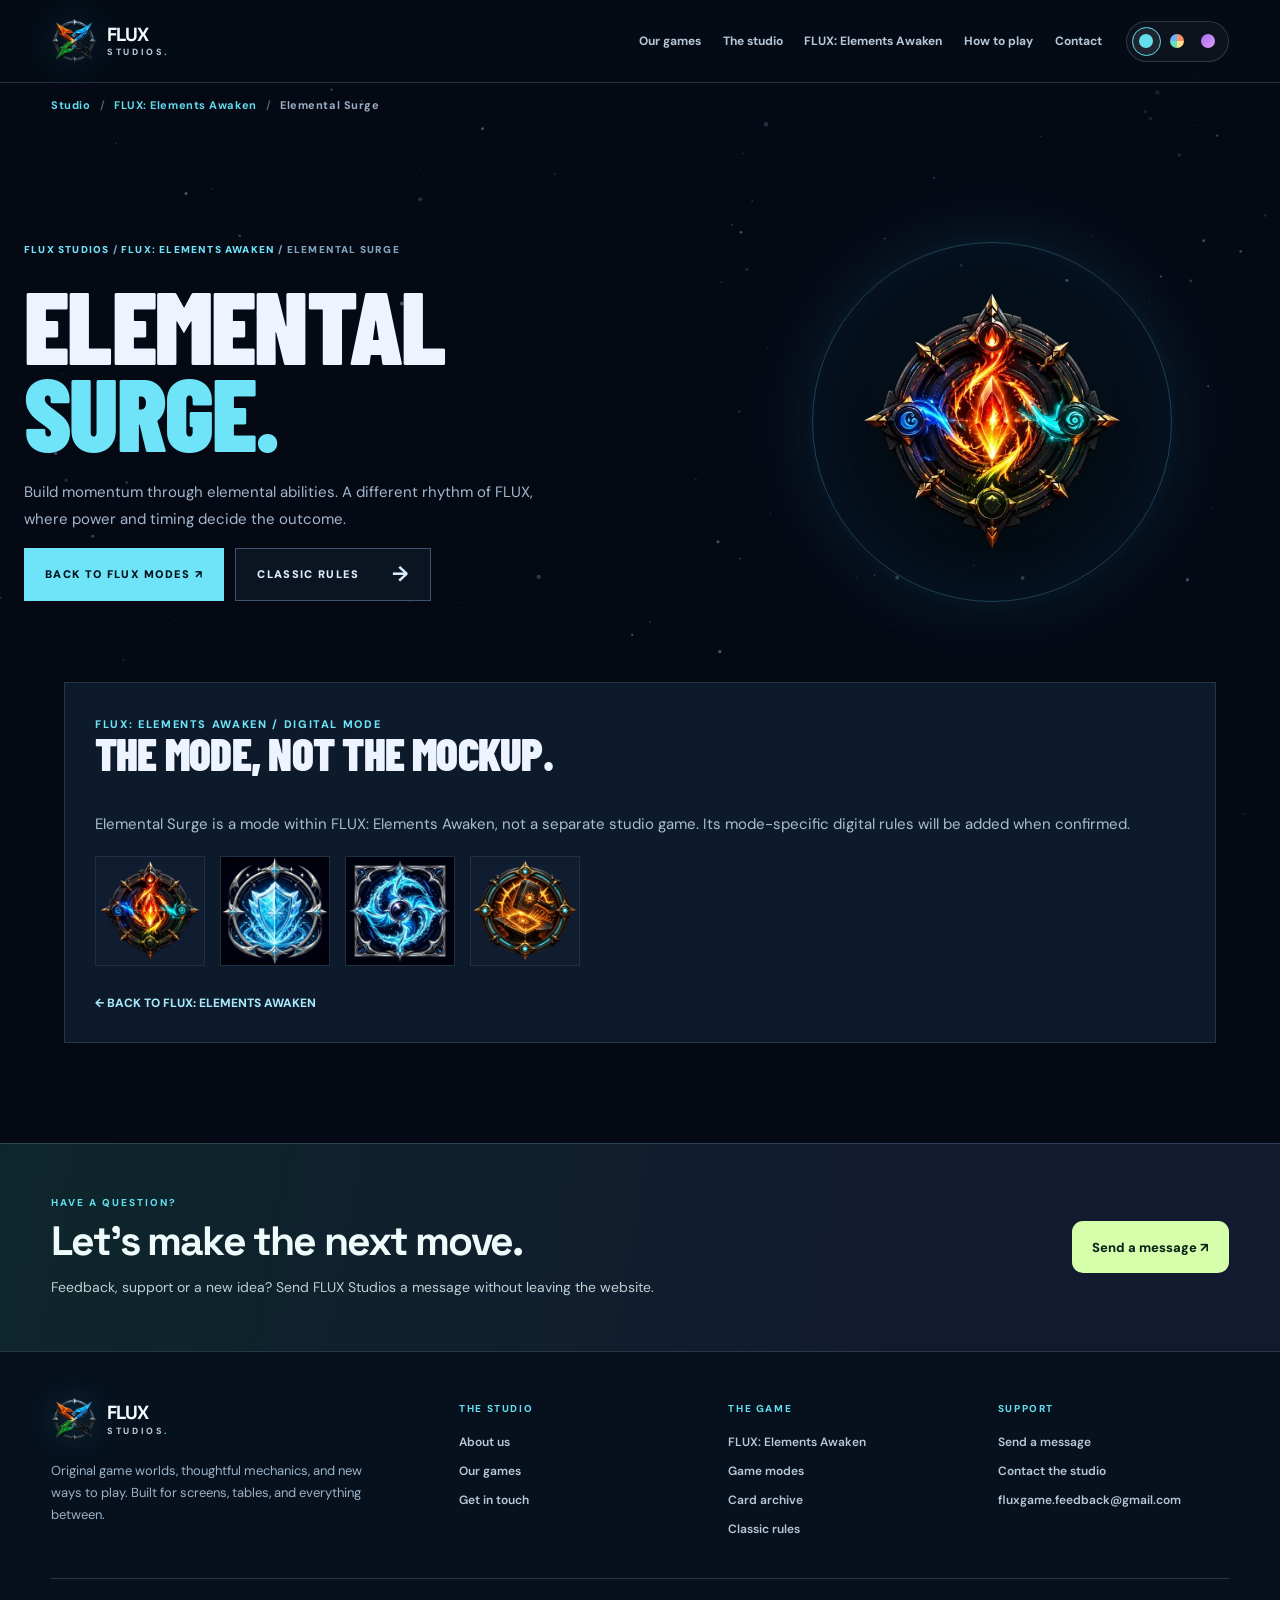
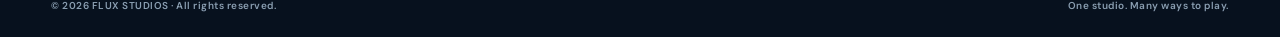
==== games/elemental-surge/index.html @ b7da9edb "Add files via upload" ====
<!DOCTYPE html>

<html data-site-page="game" lang="en"><head><meta charset="utf-8"/><meta content="width=device-width,initial-scale=1,viewport-fit=cover" name="viewport"/><meta content="#050914" name="theme-color"/><meta content="Discover Elemental Surge by FLUX Studios." name="description"/><title>FLUX: Elements Awaken — Elemental Surge | FLUX Studios</title><link href="../../assets/img/flux-studio-brand.png" rel="icon" type="image/png"/><link href="../../assets/css/style.css" rel="stylesheet"/><link href="../../assets/css/site-shell.css" rel="stylesheet"/><script>try{const t=localStorage.getItem("flux-studios-theme");if(["flux-neon","elemental-spectrum","midnight-violet"].includes(t))document.documentElement.dataset.theme=t;}catch(_){}</script><script defer="" src="../../assets/js/site-config.js"></script><script defer="" src="../../assets/js/site-shell.js"></script><script defer="" src="../../assets/js/main.js"></script></head><body class="subpage" data-page="mode"><header class="ofs-header" id="ofsSiteHeader"><div class="ofs-header-inner">
<a aria-label="FLUX Studios home" class="ofs-brand" href="../../"><img alt="" height="46" src="../../assets/img/flux-studio-brand.png" width="46"/><span class="ofs-brand-words"><strong>FLUX</strong><small>STUDIOS<span class="ofs-brand-dot">.</span></small></span></a>
<nav aria-label="Main studio navigation" class="ofs-nav"><a href="../../#games">Our games</a><a href="../../#studio">The studio</a><a href="../../games/flux-elements-awaken/">FLUX: Elements Awaken</a><a href="../../rules/flux-classic/">How to play</a><button class="ofs-contact-open" type="button">Contact</button></nav>
<div class="ofs-header-actions"><div aria-label="Choose studio theme" class="ofs-theme" role="group"><button aria-label="Flux Neon theme" aria-pressed="true" data-ofs-theme="flux-neon" type="button"><span class="ofs-theme-dot"></span></button><button aria-label="Elemental Spectrum theme" aria-pressed="false" data-ofs-theme="elemental-spectrum" type="button"><span class="ofs-theme-dot spectrum"></span></button><button aria-label="Midnight Violet theme" aria-pressed="false" data-ofs-theme="midnight-violet" type="button"><span class="ofs-theme-dot violet"></span></button></div><button aria-controls="ofsMobileMenu" aria-expanded="false" aria-label="Open navigation" class="ofs-menu" id="ofsMobileToggle" type="button">☰</button></div>
</div><nav aria-label="Mobile studio navigation" class="ofs-mobile-panel" hidden="" id="ofsMobileMenu"><a href="../../#games">Our games</a><a href="../../#studio">The studio</a><a href="../../games/flux-elements-awaken/">FLUX: Elements Awaken</a><a href="../../rules/flux-classic/">How to play</a><button class="ofs-contact-open" type="button">Contact / Support</button></nav></header><div aria-label="Breadcrumb" class="ofs-trail"><a href="../../">Studio</a><span aria-hidden="true">/</span><a href="../../games/flux-elements-awaken/">FLUX: Elements Awaken</a><span aria-hidden="true">/</span><span aria-current="page">Elemental Surge</span></div><canvas aria-hidden="true" id="space"></canvas>

<main><section class="sub-hero"><div><div class="bread"><a href="../../">FLUX STUDIOS</a> / <a href="../flux-elements-awaken/">FLUX: ELEMENTS AWAKEN</a> / ELEMENTAL SURGE</div><h1>ELEMENTAL<br/><em>SURGE.</em></h1><p>Build momentum through elemental abilities. A different rhythm of FLUX, where power and timing decide the outcome.</p><div class="hero-buttons"><a class="button button-solid" href="../flux-elements-awaken/#inside-flux">BACK TO FLUX MODES ↗</a><a class="button button-ghost" href="../../rules/flux-classic/">CLASSIC RULES <b>→</b></a></div></div><div class="sub-art"><img alt="Elemental Surge artwork" src="../../assets/img/surge-ember.webp"/></div></section>
<div class="mode-detail"><div class="mode-note"><span class="sect-label">FLUX: ELEMENTS AWAKEN / DIGITAL MODE</span><h2>THE MODE, NOT THE MOCKUP.</h2><p>Elemental Surge is a mode within FLUX: Elements Awaken, not a separate studio game. Its mode-specific digital rules will be added when confirmed.</p><div class="mode-asset-row"><img alt="Elemental Surge ability artwork" loading="lazy" src="../../assets/img/surge-ember.webp"/><img alt="Elemental Surge ability artwork" loading="lazy" src="../../assets/img/surge-frost.webp"/><img alt="Elemental Surge ability artwork" loading="lazy" src="../../assets/img/surge-tide.webp"/><img alt="Elemental Surge ability artwork" loading="lazy" src="../../assets/img/surge-forge.webp"/></div><a class="back-link" href="../flux-elements-awaken/">← BACK TO FLUX: ELEMENTS AWAKEN</a></div></div></main><aside aria-label="Contact FLUX Studios" class="ofs-contact-banner"><div><small>HAVE A QUESTION?</small><h2>Let's make the next move.</h2><p>Feedback, support or a new idea? Send FLUX Studios a message without leaving the website.</p></div><button class="ofs-cta ofs-contact-open" type="button">Send a message ↗</button></aside>
<footer class="ofs-footer"><div class="ofs-footer-inner"><div class="ofs-footer-grid"><div class="ofs-footer-about"><a aria-label="FLUX Studios home" class="ofs-brand" href="../../"><img alt="" height="46" src="../../assets/img/flux-studio-brand.png" width="46"/><span class="ofs-brand-words"><strong>FLUX</strong><small>STUDIOS<span class="ofs-brand-dot">.</span></small></span></a><p>Original game worlds, thoughtful mechanics, and new ways to play. Built for screens, tables, and everything between.</p></div><div class="ofs-footer-col"><h3>THE STUDIO</h3><a href="../../#studio">About us</a><a href="../../#games">Our games</a><button class="ofs-contact-open" type="button">Get in touch</button></div><div class="ofs-footer-col"><h3>THE GAME</h3><a href="../../games/flux-elements-awaken/">FLUX: Elements Awaken</a><a href="../../games/flux-elements-awaken/#inside-flux">Game modes</a><a href="../../games/flux-elements-awaken/#abilities">Card archive</a><a href="../../rules/flux-classic/">Classic rules</a></div><div class="ofs-footer-col"><h3>SUPPORT</h3><button class="ofs-contact-open" type="button">Send a message</button><a href="../../#contact">Contact the studio</a><a href="https://docs.google.com/forms/d/e/1FAIpQLSdVqP60GpAdONKu4bjB9SGY7mWH_hBSvJDPVwbbd1P71474Vw/viewform" class="ofs-contact-open">fluxgame.feedback@gmail.com</a></div></div><div class="ofs-footer-base"><span>© 2026 FLUX STUDIOS · All rights reserved.</span><span>One studio. Many ways to play.</span></div></div></footer><div aria-labelledby="ofsSupportTitle" aria-modal="true" class="ofs-modal" hidden="" id="ofsSupportModal" role="dialog"><div class="ofs-modal-shade" data-ofs-close=""></div><div class="ofs-modal-dialog" id="ofsDialog" tabindex="-1"><div class="ofs-modal-head"><div><small>FLUX STUDIOS / SUPPORT</small><h2 id="ofsSupportTitle">Start a conversation.</h2></div><button aria-label="Close form" class="ofs-modal-close" data-ofs-close="" type="button">×</button></div><div class="ofs-modal-frame-wrap"><iframe class="ofs-modal-frame" id="ofsGoogleFormFrame" loading="lazy" referrerpolicy="strict-origin-when-cross-origin" title="FLUX Studios contact and support form"></iframe></div><div class="ofs-modal-bottom"><span>Powered by Google Forms</span><a href="https://docs.google.com/forms/d/e/1FAIpQLSdVqP60GpAdONKu4bjB9SGY7mWH_hBSvJDPVwbbd1P71474Vw/viewform" id="ofsFormExternal" rel="noopener noreferrer" target="_blank">Open in new tab ↗</a></div></div></div></body></html>
---- assets/css/style.css ----
@import url('https://fonts.googleapis.com/css2?family=Barlow+Condensed:wght@500;600;700;800;900&family=DM+Sans:wght@400;500;600;700&display=swap');
:root{--bg:#050914;--bg2:#090f1b;--text:#edf4ff;--muted:#8c9bb2;--cyan:#6fe3f7;--fire:#ff673b;--water:#35c0ff;--nature:#55dc78;--lightning:#ffcc4b;--line:rgba(170,201,251,.15);--accent:#ff673b;--side:max(24px,calc((100vw - 1440px)/2));font-family:'DM Sans',Inter,Arial,sans-serif;color-scheme:dark}
*,*:before,*:after{box-sizing:border-box}html{scroll-behavior:smooth;scroll-padding-top:95px;overflow-x:clip}body{margin:0;background:var(--bg);color:var(--text);overflow-x:hidden;font-size:15px;-webkit-font-smoothing:antialiased}a{color:inherit;text-decoration:none}button{font:inherit;cursor:pointer}button,a{-webkit-tap-highlight-color:transparent}button:focus-visible,a:focus-visible{outline:2px solid var(--cyan);outline-offset:4px}img{max-width:100%}[hidden]{display:none!important}::selection{background:#65cbeb;color:#06101f}h1,h2,h3,p{margin-top:0}h1,h2,h3{font-family:'Barlow Condensed','Arial Narrow',Impact,sans-serif;line-height:.91;letter-spacing:-.017em}h2{font-size:clamp(3.7rem,7.4vw,7.9rem);font-weight:900}h2 em{font-style:normal;color:var(--cyan)}.section{max-width:1510px;padding:115px var(--side) 122px;min-height:70vh;margin:0 auto}.sect-label,.tiny-meta,.eyebrow,.hero-overline,.mode-state,.microcopy,.world-no,.world-link,.text-link,.scroll-cue,.feature-bottom span{font-size:11px;font-weight:800;letter-spacing:.15em}.section-top{display:flex;align-items:center;justify-content:space-between;border-top:1px solid var(--line);padding-top:20px;margin-bottom:50px}.sect-label{color:var(--cyan)}.tiny-meta{color:#60758f}.section-lead{color:#a3b3cb;line-height:1.75;font-size:clamp(14px,1.1vw,17px);max-width:480px}.ambient{pointer-events:none;position:fixed;z-index:-1;filter:blur(80px);opacity:.19;width:600px;height:600px;border-radius:50%}.ambient-a{top:-300px;right:-210px;background:#146be5}.ambient-b{left:-300px;top:45vh;background:#123677}#space{position:fixed;inset:0;z-index:-1;pointer-events:none;opacity:.64}
.site-header{position:fixed;z-index:100;top:0;left:0;width:100%;height:84px;display:flex;align-items:center;justify-content:space-between;gap:20px;padding:0 var(--side);background:linear-gradient(to bottom,rgba(3,7,16,.98),rgba(3,7,16,.70));backdrop-filter:blur(14px);border-bottom:1px solid rgba(170,201,251,.085)}.identity{display:flex;align-items:center;gap:11px;width:max-content;flex-shrink:0}.identity img{width:47px;height:47px;object-fit:contain}.identity span{font-size:15px;letter-spacing:.07em;font-weight:900;line-height:1.04}.identity b{color:var(--cyan)}.identity small{display:block;font-size:9px;letter-spacing:.34em;color:#8cacc5;margin-top:4px}.desktop-nav{display:flex;align-items:center;gap:clamp(18px,3vw,43px)}.desktop-nav a{font-size:12px;color:#a4b4ca;font-weight:700;transition:color .2s}.desktop-nav a:hover{color:#fff}.head-right{display:flex;gap:12px}.nav-link-cta{display:flex;align-items:center;gap:18px;padding:13px 18px;border:1px solid #5bd6f34c;background:#0e2332;color:var(--cyan);font-size:11px;font-weight:900;letter-spacing:.1em;transition:.2s}.nav-link-cta:hover{background:#12384f;border-color:#67e0fc}.nav-link-cta span{font-size:19px}.mobile-menu-button{display:none;background:transparent;border:1px solid var(--line);color:white;padding:8px 12px}.mobile-nav{position:fixed;z-index:98;top:84px;left:0;right:0;background:#07111f;border-bottom:1px solid #2c5474;padding:18px 24px}.mobile-nav a{display:block;padding:13px 6px;color:#e6f3ff}
.hero{min-height:850px;height:min(940px,100svh);padding:110px var(--side) 40px;position:relative;display:grid;grid-template-columns:1.02fr 1fr;align-items:center;isolation:isolate}.hero-grid{pointer-events:none;position:absolute;inset:0;z-index:-1;background:linear-gradient(90deg,#050914ee 0%,#05091470 57%,#05101b65 100%),linear-gradient(transparent 95%,rgba(124,180,240,.13) 96%),linear-gradient(90deg,transparent 95%,rgba(124,180,240,.13) 96%);background-size:auto,74px 74px,74px 74px;mask-image:linear-gradient(transparent 8%,black 38%,transparent 95%)}.hero-copy{position:relative;z-index:5;margin-top:-5px}.eyebrow{display:flex;gap:13px;align-items:center;color:#aac4d7}.live-pulse{width:7px;height:7px;background:#3fdaa7;border-radius:50%;box-shadow:0 0 16px #3fdaa7}.eyebrow i{width:25px;height:1px;background:#48617f}.hero-overline{color:#6fe3f7;margin:44px 0 15px}.hero h1{font-size:clamp(6.2rem,11vw,12.7rem);font-weight:900;margin:0;text-transform:uppercase;line-height:.77;letter-spacing:-.04em}.hero h1 em{font-style:normal;color:transparent;-webkit-text-stroke:2px #dbefff;text-shadow:0 0 50px rgba(39,195,237,.16)}.period{color:var(--cyan)}.hero-lead{font-size:clamp(15px,1.18vw,18px);line-height:1.8;color:#9bb0c9;max-width:460px;margin:35px 0 30px}.hero-buttons{display:flex;gap:11px;flex-wrap:wrap}.button{min-height:53px;display:inline-flex;justify-content:space-between;align-items:center;gap:32px;padding:15px 21px;font-size:11px;font-weight:900;letter-spacing:.12em;transition:transform .22s,background .22s,border-color .22s}.button:hover{transform:translateY(-4px)}.button b{font-size:21px;line-height:1}.button-solid{background:var(--cyan);color:#03141f}.button-solid:hover{background:#b6f7ff}.button-ghost{border:1px solid #405370;background:#0b1522;color:#dcecff}.button-ghost:hover{border-color:var(--cyan)}.hero-proof{display:flex;gap:24px;color:#74879e;font-size:10px;letter-spacing:.08em;margin-top:50px;flex-wrap:wrap}.hero-proof span+span{border-left:1px solid #52617980;padding-left:24px}.hero-proof strong{color:#e7f4ff;font-size:17px;font-family:'Barlow Condensed';margin-right:5px}.hero-theatre{height:700px;min-width:0;position:relative;perspective:1000px;isolation:isolate;touch-action:pan-y}.theatre-glow{position:absolute;width:80%;aspect-ratio:1;left:10%;top:15%;background:radial-gradient(circle,#24bdff27 0%,#126ace0c 43%,transparent 72%);filter:blur(15px)}.theatre-ring{position:absolute;left:11%;top:14%;width:78%;aspect-ratio:1;border:1px solid #5bb4ff45;border-radius:50%;transform:rotateX(70deg);box-shadow:0 0 40px #3bbcff12}.ring-two{left:1%;width:98%;top:6%;border-color:#42daec15;transform:rotateX(73deg) rotate(22deg)}.deck-stage{position:absolute;left:50%;top:47%;width:260px;height:364px;transform-style:preserve-3d;transform:translate(-50%,-50%) rotateX(-8deg) rotateY(-18deg);transition:transform .17s ease-out;cursor:grab}.deck-stage:active{cursor:grabbing}.main-card,.stack-card{position:absolute;width:260px;height:364px;inset:0;border-radius:23px;backface-visibility:hidden;box-shadow:0 30px 65px #000e,0 0 30px #2eb8fb19;overflow:hidden}.main-card{z-index:4;transform:translateZ(28px);border:2px solid #45b7f5}.main-card img{width:100%;height:100%;object-fit:cover;user-select:none}.stack-card{background:linear-gradient(140deg,#183358,#0c162c 60%,#020813);border:2px solid #32c3fa;box-shadow:0 15px 40px #000a,inset 0 0 0 7px #080d17}.stack-left{transform:translate(-42px,18px) rotate(-17deg) translateZ(-21px);border-color:#f76440}.stack-right{transform:translate(48px,4px) rotate(14deg) translateZ(-10px);border-color:#70da8f}.stack-third{transform:translate(8px,30px) rotate(5deg) translateZ(-35px);border-color:#ffc83e}.orb{position:absolute;z-index:4;border:1px solid #9dcfff33;border-radius:50%;background:radial-gradient(circle at 40% 25%,#22365b,#071221 70%);width:83px;height:83px;display:grid;place-items:center;box-shadow:0 15px 35px #0009,0 0 23px #2988ff1b;animation:float 5s ease-in-out infinite;transition:transform .2s,box-shadow .2s}.orb img{width:68%;height:68%;object-fit:contain;filter:drop-shadow(0 0 6px #ffffff35)}.orb:hover{transform:scale(1.15)!important;box-shadow:0 0 37px #71dbff88}.orb-fire{top:15%;left:15%}.orb-water{top:15%;right:8%;animation-delay:-1.2s}.orb-nature{bottom:22%;left:8%;animation-delay:-2.4s}.orb-lightning{right:11%;bottom:16%;animation-delay:-3.2s}@keyframes float{50%{translate:0 -14px}}.theatre-label{position:absolute;bottom:20px;left:50%;transform:translateX(-50%);text-align:center;white-space:nowrap;color:#acd4ef;font-size:9px;letter-spacing:.15em;font-weight:800}.theatre-label span:last-child{color:#637f9b}.little-mark{display:inline-block;width:7px;height:7px;background:var(--cyan);border-radius:50%;margin-right:6px}.drag-hint{position:absolute;right:0;top:48%;writing-mode:vertical-rl;font-size:9px;letter-spacing:.15em;color:#6f8da8}.scroll-cue{position:absolute;bottom:25px;left:var(--side);display:flex;align-items:center;gap:16px;color:#91abc1;font-size:10px}.scroll-line{width:88px;height:1px;background:linear-gradient(90deg,#78d9ff,transparent)}
.universe-grid{display:grid;grid-template-columns:1fr 1fr;gap:7%;align-items:center}.universe h2{margin-bottom:25px}.energy-choices{display:grid;grid-template-columns:1fr 1fr;gap:11px;max-width:440px;margin-top:36px}.energy-option{text-align:left;display:flex;align-items:center;gap:12px;padding:10px 14px;background:linear-gradient(120deg,#0c1828,#080e19);border:1px solid #26405e99;color:#dce9fb;min-height:66px;transition:.24s}.energy-option img{width:37px;height:37px;object-fit:contain}.energy-option span{font-family:'Barlow Condensed';font-size:21px;font-weight:800;letter-spacing:.04em}.energy-option small{margin-left:auto;color:#7188a0}.energy-option.is-active,.energy-option:hover{border-color:var(--accent);box-shadow:inset 0 0 25px #ffffff08,0 0 20px color-mix(in srgb,var(--accent) 20%,transparent)}.element-feature{--accent:#ff673b;min-height:510px;position:relative;display:grid;place-items:center;overflow:hidden;border:1px solid color-mix(in srgb,var(--accent) 38%,#23364d);background:radial-gradient(circle at 50% 44%,color-mix(in srgb,var(--accent) 21%,transparent),transparent 51%),linear-gradient(155deg,#0e192d,#070e1b);isolation:isolate;transition:background .2s,border-color .2s}.element-feature:before,.element-feature:after{content:"";position:absolute;inset:20px;border:1px solid color-mix(in srgb,var(--accent) 30%,transparent);clip-path:polygon(0 0,20% 0,20% 3px,80% 3px,80% 0,100% 0,100% 100%,0 100%);pointer-events:none}.element-feature:after{inset:40px;border-color:#a6d5ed1a}.element-rings{position:absolute;width:65%;aspect-ratio:1;border-radius:50%;border:2px solid color-mix(in srgb,var(--accent) 60%,transparent);box-shadow:0 0 70px color-mix(in srgb,var(--accent) 19%,transparent),inset 0 0 50px color-mix(in srgb,var(--accent) 15%,transparent);animation:rotate 22s linear infinite}.element-rings:after{content:"";position:absolute;inset:18px;border:1px dashed color-mix(in srgb,var(--accent) 42%,transparent);border-radius:50%}@keyframes rotate{to{transform:rotate(360deg)}}.element-feature>img{z-index:1;width:min(48%,270px);max-height:300px;object-fit:contain;filter:drop-shadow(0 18px 32px color-mix(in srgb,var(--accent) 32%,transparent));animation:float 6s ease-in-out infinite}.feature-bottom{position:absolute;z-index:3;bottom:20px;left:26px;right:26px;display:flex;align-items:flex-end;justify-content:space-between}.feature-bottom span{font-size:10px;color:#a2b4c9}.feature-bottom h3{font-size:51px;font-weight:900;margin:2px 0 0;color:#fff}.feature-bottom p{font-size:10px;letter-spacing:.12em;color:var(--accent);font-weight:900;margin:0 0 7px}
.games-heading{display:flex;align-items:end;justify-content:space-between;gap:30px;margin-bottom:32px}.games-heading h2{margin-bottom:0}.games-heading p{max-width:290px}.worlds{display:grid;grid-template-columns:1.13fr 1fr 1fr;gap:16px;perspective:1200px}.world{--w:#35c8ff;position:relative;min-height:570px;padding:22px;border:1px solid #42627a70;background:radial-gradient(circle at 50% 31%,color-mix(in srgb,var(--w) 15%,transparent),transparent 42%),linear-gradient(145deg,#0e1a2f,#070d18 77%);overflow:hidden;transform-style:preserve-3d;transition:transform .16s ease-out,border-color .25s}.world:hover{border-color:color-mix(in srgb,var(--w) 55%,transparent)}.world-classic{--w:#6fe3f7}.world-surge{--w:#4cdbb0}.world-overdrive{--w:#ff7254}.world:before{content:"";position:absolute;inset:12px;border:1px solid color-mix(in srgb,var(--w) 20%,transparent);pointer-events:none}.world:after{content:"";position:absolute;left:0;right:0;top:0;height:3px;background:linear-gradient(90deg,transparent,var(--w),transparent);opacity:.85}.world-no{position:relative;z-index:3;font-family:'Barlow Condensed';font-size:22px;font-weight:800;color:var(--w);letter-spacing:0}.world-no span{font:700 10px 'DM Sans',sans-serif;letter-spacing:.15em;color:#758ca8;margin-left:4px}.world-art{position:absolute;inset:30px 0 170px;display:flex;align-items:center;justify-content:center;transform:translateZ(25px);pointer-events:none}.world-art:before{content:"";position:absolute;width:250px;height:250px;border-radius:50%;border:1px solid color-mix(in srgb,var(--w) 36%,transparent);box-shadow:0 0 60px color-mix(in srgb,var(--w) 12%,transparent),inset 0 0 60px color-mix(in srgb,var(--w) 12%,transparent)}.classic-emblem{width:50%;max-width:270px;filter:drop-shadow(0 25px 20px #000b) drop-shadow(0 0 25px #209cfc47)}.float-el{position:absolute;width:50px;filter:drop-shadow(0 5px 8px #000d);animation:float 5s ease-in-out infinite}.el-f{top:12%;left:9%}.el-w{right:8%;top:10%;animation-delay:-1s}.el-n{bottom:12%;left:12%;animation-delay:-2s}.el-l{bottom:8%;right:10%;animation-delay:-3s}.surge-art img{position:absolute;object-fit:contain;filter:drop-shadow(0 10px 18px #000c)}.surge-first{width:44%;left:7%;top:22%;transform:rotate(-15deg)}.surge-second{width:44%;right:9%;top:12%;transform:rotate(12deg)}.surge-third{width:45%;bottom:5%;left:28%;transform:rotate(-3deg)}.overdrive-art img{position:absolute;filter:drop-shadow(0 17px 23px #000d)}.reactor-rim{position:absolute;width:220px;height:220px;border:2px dashed #f55b4f66;border-radius:50%;animation:rotate 26s linear infinite}.reactor-core{width:66%;max-width:280px}.reactor-spark{width:110px;right:8%;top:6%}.world-body{position:absolute;z-index:4;left:26px;right:26px;bottom:25px;transform:translateZ(60px)}.world-body:before{content:"";position:absolute;z-index:-1;bottom:-30px;left:-32px;right:-32px;height:380px;background:linear-gradient(transparent,#080d17 45%,#080d17 100%)}.mode-state{font-size:9px;color:var(--w);display:flex;align-items:center;gap:8px}.mode-state i{width:6px;height:6px;border-radius:50%;background:#43dda1}.world-body h3{font-size:clamp(43px,4.2vw,70px);font-weight:900;margin:13px 0}.world-body p{font-size:12px;line-height:1.7;color:#a8b9cc;max-width:320px;min-height:58px}.world-link{display:flex;justify-content:space-between;align-items:center;padding-top:16px;border-top:1px solid #7997b641;color:#e9f6ff;letter-spacing:.12em}.world-link b{font-size:23px;color:var(--w);font-weight:400}.world-link:hover{color:var(--w)}
.arsenal-layout{display:grid;grid-template-columns: .85fr 1.15fr;gap:7%}.arsenal h2{margin-bottom:26px}.filter-row{display:flex;gap:8px;margin:40px 0 23px}.filter-row button{border:1px solid #466481;color:#9bb2ca;background:transparent;padding:11px 16px;font-size:10px;font-weight:900;letter-spacing:.12em}.filter-row button.active,.filter-row button:hover{background:#b8f2ff;color:#05131d;border-color:#b8f2ff}.microcopy{color:#6f829d;font-size:10px}.text-link{display:inline-flex;align-items:center;gap:40px;border-bottom:1px solid #5586a7;padding:15px 0;margin-top:13px;color:#d9f7ff}.text-link span{font-size:20px}.arsenal-card-grid{display:grid;grid-template-columns:repeat(3,minmax(0,1fr));gap:13px;align-content:start}.ability{--a:#64d7ff;min-height:202px;background:radial-gradient(circle at 50% 42%,color-mix(in srgb,var(--a) 13%,transparent),transparent 65%),linear-gradient(135deg,#101c2e,#090f1b);border:1px solid #547ca04a;color:#edf5ff;display:flex;flex-direction:column;align-items:center;justify-content:center;gap:12px;position:relative;overflow:hidden;transition:transform .2s,border-color .2s,box-shadow .2s}.ability:before{position:absolute;content:"";inset:8px;border:1px solid color-mix(in srgb,var(--a) 22%,transparent);pointer-events:none}.ability:hover,.ability.selected{transform:translateY(-5px);border-color:var(--a);box-shadow:0 10px 35px color-mix(in srgb,var(--a) 13%,transparent)}.ability img{width:78px;height:78px;object-fit:contain;transition:transform .3s}.ability:hover img{transform:scale(1.13)}.ability strong{font:900 20px 'Barlow Condensed',sans-serif;letter-spacing:.03em}.ability small{color:var(--a);font-size:9px;letter-spacing:.12em;font-weight:900}.ability .ability-effect{position:absolute;inset:0;display:flex;align-items:center;justify-content:center;padding:20px;background:linear-gradient(140deg,#0c1c2eea,#050912fa);text-align:center;color:#f1f7ff;font-size:13px;line-height:1.55;opacity:0;transition:opacity .2s}.ability.selected .ability-effect{opacity:1}.ability .ability-effect span{max-width:135px}.final-block{min-height:700px}.final-inner{text-align:center;max-width:960px;margin:0 auto}.final-mark{width:110px;height:110px;border:1px solid #3f7d97a8;border-radius:50%;padding:16px;margin:10px auto 24px;box-shadow:0 0 55px #28b6fa24}.final-mark img{height:100%;width:100%;object-fit:contain}.final-inner h2{margin:0 0 30px}.final-inner p{font-size:17px;line-height:1.8;color:#9eb2c8;max-width:550px;margin:0 auto 30px}.future-chips{margin:50px auto 0;display:flex;gap:22px;justify-content:center;color:#69839e;font-size:10px;letter-spacing:.13em;font-weight:900;flex-wrap:wrap}.future-chips span+span:before{content:"◆";color:#2b6b92;margin-right:22px}.footer{border-top:1px solid var(--line);padding:55px var(--side) 25px;background:#050811}.foot-head{display:flex;align-items:start;justify-content:space-between}.foot-head p{color:#8299b3;font-size:12px;line-height:1.8}.foot-bottom{display:flex;justify-content:space-between;border-top:1px solid var(--line);padding-top:22px;margin-top:55px;color:#6a819c;font-size:10px;font-weight:800;letter-spacing:.12em;gap:20px}.foot-bottom div{display:flex;gap:30px;flex-wrap:wrap}.foot-bottom a:hover{color:#8be6ff}
/* Subpages */.subpage .site-header{position:sticky}.sub-hero{max-width:1440px;margin:0 auto;padding:100px var(--side) 65px;display:grid;grid-template-columns:1.1fr .9fr;gap:60px;align-items:center;min-height:510px}.sub-hero h1{font-size:clamp(5.2rem,8vw,8.2rem);font-weight:900;margin:25px 0;line-height:.84}.sub-hero h1 em{color:var(--cyan);font-style:normal}.sub-hero p{max-width:520px;color:#a3b7ce;line-height:1.8;font-size:15px}.sub-art{min-height:390px;display:grid;place-items:center;position:relative;background:radial-gradient(circle,#0c33438f,transparent 60%)}.sub-art:before{content:"";position:absolute;width:min(70%,360px);aspect-ratio:1;border:1px solid #53bdea52;border-radius:50%;box-shadow:0 0 80px #35c6ff22,inset 0 0 60px #2f92c922;animation:rotate 20s linear infinite}.sub-art img{position:relative;width:min(60%,280px);filter:drop-shadow(0 17px 33px #000b);animation:float 5s ease-in-out infinite}.bread{font-size:10px;color:#80a4c0;font-weight:900;letter-spacing:.12em}.bread a{color:var(--cyan)}.manual{max-width:1440px;margin:0 auto;padding:0 var(--side) 100px}.manual-layout{display:grid;grid-template-columns:235px 1fr;gap:55px}.manual-nav{align-self:start;position:sticky;top:120px;border:1px solid var(--line);background:#0b1524;padding:18px}.manual-nav strong{color:var(--cyan);font-size:11px;letter-spacing:.13em;display:block;margin:4px 0 12px}.manual-nav a{display:block;padding:11px 8px;color:#9bb1cc;font-size:12px;border-top:1px solid #354a672c}.manual-nav a:hover{color:white}.manual-body section{scroll-margin-top:100px;padding:0 0 50px;margin:0 0 49px;border-bottom:1px solid var(--line)}.manual-body h2{font-size:clamp(38px,5.5vw,58px);margin:0 0 18px}.manual-body h2 em{color:var(--cyan)}.manual-body h3{font-size:30px;line-height:1.1;margin:20px 0 12px}.manual-body p,.manual-body li{color:#a4bad0;line-height:1.8;font-size:14px}.manual-body li{margin-bottom:9px}.rule-grid{display:grid;grid-template-columns:repeat(4,minmax(0,1fr));gap:12px}.rule-tile{padding:23px 16px;border:1px solid #5e8dae3c;background:#0b1524}.rule-tile strong{font-family:'Barlow Condensed';font-size:26px;display:block;color:#e4f6ff;margin-bottom:12px}.rule-tile small{color:#a7bbd1;line-height:1.55;display:block}.manual-icon-grid{display:grid;grid-template-columns:repeat(3,minmax(0,1fr));gap:12px}.manual-icon{padding:17px;border:1px solid #55718a66;background:#0b1524;display:flex;align-items:center;gap:14px;min-width:0}.manual-icon img{height:58px;width:58px;object-fit:contain;flex-shrink:0}.manual-icon strong{font-family:'Barlow Condensed';font-size:23px;display:block;line-height:1}.manual-icon p{font-size:11px;line-height:1.45;margin:6px 0 0}.hint-panel{border-left:3px solid var(--cyan);padding:14px 18px;background:#102336;border-right:1px solid #33627f44;color:#bedaf1;font-size:12px;line-height:1.8;margin:24px 0}.chain-lab{padding:28px;border:1px solid #4f7aa16b;background:linear-gradient(125deg,#0e2030,#07101e)}.chain-digits{font-family:'Barlow Condensed';font-size:100px;line-height:.9;color:#ffd26c;font-weight:900}.chain-log{min-height:55px;color:#a9bdd3;font-size:13px}.chain-buttons{display:flex;flex-wrap:wrap;gap:10px;margin:20px 0}.chain-buttons button,.qr-copy{padding:13px 16px;border:1px solid #507b9a;background:#101e30;color:#dff6ff;font-weight:900;font-size:11px;letter-spacing:.07em;transition:.2s}.chain-buttons button:hover,.qr-copy:hover{border-color:#80edff;background:#173b50}.chain-buttons button.attack{color:#ffd17b;border-color:#a87b3f}.call-flux{display:flex;align-items:center;gap:20px;flex-wrap:wrap}.call-flux button{font:900 34px 'Barlow Condensed';background:#a2f3ff;color:#02131f;border:0;padding:14px 26px;cursor:pointer}.call-flux p{margin:0}.number-elements{display:flex;gap:14px;flex-wrap:wrap;margin:25px 0}.number-elements img{width:65px;height:65px;object-fit:contain}.faq details{border-bottom:1px solid #47628156;padding:18px 0}.faq summary{font-weight:700;cursor:pointer}.faq details p{margin-bottom:0}.back-link{color:#a8e8fb;font-size:12px;font-weight:800}.mode-detail{max-width:1200px;margin:0 auto 100px;padding:0 var(--side)}.mode-note{padding:30px;border:1px solid var(--line);background:#0d1a2b}.mode-note h2{font-size:45px}.mode-note p{color:#a8bed2;line-height:1.8}.mode-asset-row{display:flex;gap:15px;flex-wrap:wrap;margin:18px 0 26px}.mode-asset-row img{width:110px;height:110px;object-fit:contain;background:#101d30;border:1px solid #46647d45}
@media(max-width:1200px){.hero h1{font-size:clamp(6rem,11.5vw,10rem)}.worlds{grid-template-columns:repeat(3,minmax(0,1fr))}.world{min-height:540px}.world-body h3{font-size:55px}.arsenal-card-grid{grid-template-columns:repeat(3,minmax(0,1fr))}.ability{min-height:180px}}
@media(max-width:900px){.desktop-nav{display:none}.mobile-menu-button{display:block}.hero{height:auto;min-height:950px;grid-template-columns:1fr;padding-top:140px;gap:10px}.hero-copy{max-width:640px}.hero h1{font-size:clamp(7rem,18vw,10rem)}.hero-theatre{height:510px;max-width:650px;width:100%;margin:auto}.deck-stage{transform:translate(-50%,-50%) scale(.86) rotateX(-9deg) rotateY(-18deg)}.orb-fire{top:6%}.orb-water{top:5%}.orb-nature{bottom:16%}.orb-lightning{bottom:12%}.scroll-cue{display:none}.universe-grid{grid-template-columns:1fr}.element-feature{max-width:640px;width:100%;margin:auto;min-height:430px}.worlds{grid-template-columns:1fr 1fr}.world-classic{grid-column:1/-1}.world{min-height:520px}.world-classic .classic-emblem{width:250px}.world-classic .world-art{inset:30px 30% 160px 25%}.arsenal-layout{grid-template-columns:1fr}.arsenal-intro{max-width:620px}.arsenal-card-grid{margin-top:26px}.manual-layout{grid-template-columns:1fr}.manual-nav{position:static;display:flex;flex-wrap:wrap;gap:6px}.manual-nav strong{width:100%}.manual-nav a{border:1px solid #34547055;padding:8px 12px}.sub-hero{grid-template-columns:1fr 1fr;gap:30px}.rule-grid{grid-template-columns:1fr 1fr}}
@media(max-width:610px){:root{--side:20px}.site-header{height:70px}.identity img{width:40px;height:40px}.identity span{font-size:12px}.nav-link-cta{font-size:9px;padding:11px}.nav-link-cta span{display:none}.mobile-nav{top:70px}.hero{padding-top:105px;min-height:700px}.hero-overline{margin-top:24px}.hero h1{font-size:clamp(4.3rem,17vw,6.7rem)}.hero-lead{margin-top:16px}.hero-proof{gap:11px;margin-top:30px}.hero-proof span+span{padding-left:11px}.hero-proof span{font-size:9px}.hero-theatre{height:350px;margin:-5px auto 25px}.deck-stage{top:46%;transform:translate(-50%,-50%) scale(.66) rotateX(-9deg) rotateY(-18deg)}.orb{height:54px;width:54px}.orb-fire{top:10%;left:3%}.orb-water{top:10%;right:4%}.orb-nature{bottom:18%;left:2%}.orb-lightning{bottom:18%;right:5%}.drag-hint{display:none}.theatre-label{font-size:8px;bottom:2px}.section{padding:68px var(--side) 78px}.section-top{margin-bottom:33px}.section h2{font-size:clamp(3.5rem,16vw,6rem)}.games-heading{display:block}.games-heading p{margin-top:22px}.worlds{grid-template-columns:1fr}.world-classic{grid-column:auto}.world{min-height:490px}.world-art{inset:32px 0 150px}.world-body h3{font-size:58px}.world-no{font-size:20px}.energy-choices{grid-template-columns:1fr 1fr}.energy-option{min-height:56px;padding:6px 7px;gap:5px}.energy-option img{width:28px;height:28px}.energy-option span{font-size:17px}.element-feature{min-height:360px}.element-feature>img{width:50%}.feature-bottom h3{font-size:41px}.feature-bottom p{font-size:8px}.arsenal-card-grid{grid-template-columns:repeat(2,minmax(0,1fr))}.ability{min-height:172px}.ability img{width:65px;height:65px}.ability strong{font-size:18px}.final-inner p{font-size:14px}.foot-head,.foot-bottom{display:block}.foot-bottom div{margin-top:22px}.sub-hero{display:block;padding-top:65px}.sub-hero h1{font-size:clamp(4.3rem,17vw,6.3rem)}.sub-art{min-height:230px}.sub-art img{width:170px}.manual-icon-grid,.rule-grid{grid-template-columns:1fr 1fr}.manual-icon{padding:10px;gap:7px}.manual-icon img{width:40px;height:40px}.manual-icon strong{font-size:18px}.manual-icon p{font-size:10px}.manual-body h2{font-size:42px}.manual-body section{margin-bottom:34px;padding-bottom:32px}.chain-digits{font-size:72px}}
@media(prefers-reduced-motion:reduce){*,*:before,*:after{animation:none!important;scroll-behavior:auto!important;transition:none!important}}
@media print{#space,.site-header,.manual-nav,.chain-lab,.footer,.mobile-nav{display:none!important}body{background:white;color:#111}.manual-layout{display:block}.manual-body p,.manual-body li{color:#222}}

.future-slots{display:grid;grid-template-columns:1fr 1fr;gap:14px;margin-top:52px;text-align:left}.future-slot{min-height:175px;background:linear-gradient(135deg,#0d1b2d,#080f1a);border:1px dashed #4365858c;padding:22px;position:relative;overflow:hidden}.future-slot>span{font-size:9px;letter-spacing:.14em;color:#78a8c5;font-weight:900}.future-slot strong{display:block;font:800 30px "Barlow Condensed",Impact,sans-serif;margin-top:39px}.future-slot small{display:block;color:#718aa3;letter-spacing:.09em;font-size:9px;margin-top:7px}.future-icon{position:absolute;right:22px;top:20px;font-size:55px;color:#3379a14a}@media(max-width:610px){.future-slots{grid-template-columns:1fr;margin-top:35px}.future-slot{min-height:155px}.future-slot strong{margin-top:25px}}


/* Studio/Game identity separation — V3 */
.studio-identity img{border-radius:12px;filter:drop-shadow(0 1px 8px #67cfff33)}
.hero-copy h1{font-size:clamp(68px,7.1vw,118px);letter-spacing:-.06em;line-height:.88}
.studio-proof{margin-top:35px}
.hero-copy .hero-lead strong{color:#fff;font-weight:800}
.overline-chip{display:inline-block;font-family:'Barlow Condensed','Arial Narrow',sans-serif;letter-spacing:.12em;font-size:12px;font-weight:800;color:#9feaf3;margin-bottom:14px}
.studio-library .games-heading{margin-bottom:28px}
.studio-feature{min-height:450px;border:1px solid #7cc4ed48;border-radius:23px;display:grid;grid-template-columns:47% 53%;background:linear-gradient(112deg,#0c1b33 0%,#101d38 54%,#091123 100%);position:relative;overflow:hidden;transform-style:preserve-3d;box-shadow:0 20px 62px #0005}
.studio-feature:before{content:'';position:absolute;inset:0;background:radial-gradient(circle at 22% 40%,#36a7f72b,transparent 55%);pointer-events:none}
.studio-feature-art{position:relative;min-height:420px;display:flex;justify-content:center;align-items:center;isolation:isolate}
.studio-feature-rings{position:absolute;width:75%;aspect-ratio:1;border:1px solid #429fec46;border-radius:50%;box-shadow:0 0 100px #2b9bf51e,inset 0 0 60px #0f84d027}
.studio-feature-rings:after{content:'';position:absolute;inset:12%;border:1px dashed #d9f4ff35;border-radius:50%}
.feature-card-back{position:relative;z-index:2;width:min(54%,242px);max-height:355px;object-fit:contain;transform:rotate(-10deg) translateZ(40px);filter:drop-shadow(0 28px 35px #000a)}
.studio-feature-icon{position:absolute;z-index:3;width:70px;filter:drop-shadow(0 0 18px #63b5ff6b)}
.studio-feature-icon.icon-fire{left:16%;top:17%}.studio-feature-icon.icon-water{right:15%;top:21%}.studio-feature-icon.icon-nature{left:13%;bottom:19%}.studio-feature-icon.icon-lightning{right:16%;bottom:16%}
.studio-feature-copy{position:relative;z-index:3;display:flex;flex-direction:column;align-items:flex-start;justify-content:center;padding:45px 55px 45px 22px}
.feature-kicker{font-family:'Barlow Condensed','Arial Narrow',sans-serif;color:#7c96b4;font-size:13px;font-weight:800;letter-spacing:.12em;margin-top:20px}
.studio-feature h3{font-family:'Barlow Condensed','Arial Narrow',sans-serif;font-size:clamp(48px,5.8vw,86px);line-height:.9;letter-spacing:-.02em;color:#fff;margin:12px 0 18px;font-weight:900}
.studio-feature h3 em{font-style:normal;color:#8cddff}
.studio-feature p{color:#aabed5;font-size:16px;line-height:1.6;max-width:520px}
.platform-tags{display:flex;flex-wrap:wrap;gap:8px;margin:12px 0 26px}.platform-tags span{border:1px solid #80c5e23b;color:#b2dcea;background:#0c2c3b70;padding:7px 10px;border-radius:7px;font:700 11px 'Barlow Condensed',sans-serif;letter-spacing:.08em}
.library-divider{display:flex;align-items:center;justify-content:space-between;gap:10px;margin:40px 0 18px;color:#c6d8ea;letter-spacing:.12em;font:800 14px 'Barlow Condensed',sans-serif}.library-divider small{font-size:11px;color:#8c9aab}
.upcoming-grid{display:grid;grid-template-columns:repeat(4,minmax(0,1fr));gap:14px}
.upcoming-game{min-height:282px;position:relative;overflow:hidden;border:1px solid #799bc12c;border-radius:17px;background:linear-gradient(160deg,#111e34,#0a1428);padding:20px;display:flex;flex-direction:column;justify-content:space-between;transform-style:preserve-3d}
.upcoming-game:before{content:'';position:absolute;inset:0;background:radial-gradient(circle at 50% 35%,color-mix(in srgb,var(--future-accent) 18%,transparent),transparent 62%);pointer-events:none}
.upcoming-emblem{color:var(--future-accent);height:147px;display:flex;align-items:center;justify-content:center;font-size:118px;font-weight:bold;filter:drop-shadow(0 4px 17px color-mix(in srgb,var(--future-accent) 30%,transparent));line-height:1}
.ludo-emblem{display:grid;grid-template-columns:repeat(2,36px);align-content:center;justify-content:center;gap:10px;transform:rotate(-12deg)}.ludo-emblem span{display:block;width:35px;height:35px;border-radius:50%;border:3px solid #fff8;box-shadow:0 0 15px #ffffff27}.ludo-emblem span:nth-child(1){background:#ee6051}.ludo-emblem span:nth-child(2){background:#2fa9f3}.ludo-emblem span:nth-child(3){background:#5ed487}.ludo-emblem span:nth-child(4){background:#f8ca4b}
.carrom-emblem{font-size:126px}.hex-emblem{font-size:142px}
.upcoming-info span,.library-after span{color:var(--future-accent,#86a4c7);font:800 11px 'Barlow Condensed',sans-serif;letter-spacing:.1em}
.upcoming-info h3{font:900 30px 'Barlow Condensed',sans-serif;letter-spacing:-.01em;margin:8px 0 6px;color:#eff7ff}.upcoming-info p{color:#9facbf;font-size:13px;line-height:1.45;margin:0}
.library-after{display:flex;flex-wrap:wrap;gap:10px;align-items:baseline;margin-top:19px}.library-after p{color:#91a4ba;font-size:13px}
.mode-foot-links{display:flex;flex-wrap:wrap;gap:26px;margin:25px 0 0}.mode-foot-links a{color:#a0e8ff;font:800 14px 'Barlow Condensed',sans-serif;letter-spacing:.05em;text-decoration:none}
.studio-vision{display:grid;grid-template-columns:repeat(3,minmax(0,1fr));gap:12px;text-align:left;margin:28px auto 30px;max-width:810px}.studio-vision>div{border:1px solid #9ed5ec35;border-radius:12px;padding:16px 18px;background:#0c1930bd;display:flex;flex-direction:column;gap:7px}.studio-vision b{color:#64dfff;font-size:20px}.studio-vision strong{font:900 22px 'Barlow Condensed',sans-serif;color:white}.studio-vision span{color:#9db5cb;font-size:12px;line-height:1.5}
.studio-email{margin:10px 0 24px}.studio-email a,.support-footer a{color:#77d7ff;text-decoration:none}.support-footer{padding:0 0 26px;text-align:center;color:#9daebf;font-size:13px}
.flux-formats-section,.mode-section-detail{max-width:1280px;margin:0 auto;padding:80px 42px}.format-grid{display:grid;grid-template-columns:repeat(2,minmax(0,1fr));gap:22px;margin-top:25px}
.format-card{display:grid;grid-template-columns:160px 1fr;gap:24px;align-items:center;padding:25px;background:linear-gradient(135deg,#0b1a2f,#10203a);border:1px solid #79b9e144;border-radius:18px}
.format-art{min-height:215px;display:flex;align-items:center;justify-content:center}.format-art img{max-height:200px;max-width:150px;object-fit:contain;filter:drop-shadow(0 8px 27px #3bbcff4a)}.format-card h2{font-size:32px;margin:8px 0}.format-card p{color:#aabfd2;font-size:14px;line-height:1.6}.format-card small{color:#8ba5b8;font-size:12px}
.mode-section-detail h2{font-size:clamp(43px,5.2vw,70px);line-height:.95}.mode-section-detail .worlds{margin-top:36px}
.flux-end-cta{margin:22px auto 85px;max-width:1050px;border:1px solid #5685b642;border-radius:20px;background:#0b172b;padding:28px;display:flex;gap:35px;align-items:center}.flux-end-cta img{width:130px;height:130px;object-fit:contain}.flux-end-cta h2{font-size:34px}.flux-end-cta p{color:#94a9c0}.flux-end-cta a{color:#64d4ff}
.game-hero .sub-art img{width:min(360px,75%);transform:rotate(9deg);filter:drop-shadow(0 30px 55px #000a)}
.game-hero .platform-tags{margin-top:22px}
@media(max-width:1020px){.upcoming-grid{grid-template-columns:repeat(2,minmax(0,1fr))}.studio-feature{grid-template-columns:43% 57%}.studio-feature-copy{padding:34px 28px 34px 12px}.studio-feature h3{font-size:58px}.format-card{grid-template-columns:120px 1fr}}
@media(max-width:700px){.hero-copy h1{font-size:clamp(53px,11vw,75px)}.studio-feature{display:flex;flex-direction:column}.studio-feature-art{min-height:275px}.studio-feature-copy{padding:16px 24px 32px}.studio-feature h3{font-size:54px}.studio-feature-icon{width:46px}.feature-card-back{max-height:255px;width:140px}.studio-feature-rings{width:230px}.upcoming-grid{grid-template-columns:repeat(2,minmax(0,1fr));gap:10px}.upcoming-game{min-height:238px;padding:14px}.upcoming-emblem{font-size:80px;height:120px}.upcoming-info h3{font-size:25px}.library-divider{flex-direction:column;align-items:flex-start}.studio-vision{grid-template-columns:1fr}.flux-formats-section,.mode-section-detail{padding:55px 18px}.format-grid{grid-template-columns:1fr}.flux-end-cta{margin:20px 18px 60px}.flux-end-cta img{display:none}.format-card{grid-template-columns:110px 1fr;padding:18px}.format-art{min-height:160px}.format-art img{max-height:145px;width:105px}}
@media(max-width:420px){.upcoming-info h3{font-size:21px}.studio-feature h3{font-size:43px}.format-card{display:block}.format-art{max-height:170px;min-height:130px}.format-card h2{font-size:28px}}
/* Keep product photography crisp against the midnight game page. */
.game-hero .flux-product-art img{clip-path:inset(1.5% 1.5% 1.5% 1.5% round 24px)}

/* V4.1: official original FLUX emblem as FLUX Studios symbol */
.studio-identity img{object-fit:contain;filter:drop-shadow(0 2px 9px rgba(59,157,239,.25));}
---- assets/css/site-shell.css ----
@import url('https://fonts.googleapis.com/css2?family=Space+Grotesk:wght@500;600;700;800&family=DM+Sans:wght@400;500;600;700;800&display=swap');
/* FLUX STUDIOS — one shared website shell; intentionally namespaced. */
:root{--ofs-accent:#62dded;--ofs-contrast:#071324;--ofs-bg:#081120;--ofs-line:rgba(159,205,228,.2);--ofs-ink:#f5f9ff;--ofs-muted:#a6b9cb}
html[data-theme="elemental-spectrum"]{--ofs-accent:#ffbf78;--ofs-contrast:#231422;--ofs-bg:#15101b;--ofs-line:rgba(255,198,152,.22)}
html[data-theme="midnight-violet"]{--ofs-accent:#c2a0ff;--ofs-contrast:#180b31;--ofs-bg:#0e0a1d;--ofs-line:rgba(205,178,255,.23)}
/* On game pages also carry the selected studio theme into primary accents. */
html[data-site-page="game"][data-theme="elemental-spectrum"]{--cyan:#ffbb79;--bg:#100d17;--bg2:#171220;--line:rgba(255,195,141,.2)}
html[data-site-page="game"][data-theme="midnight-violet"]{--cyan:#c3a3ff;--bg:#090918;--bg2:#130e23;--line:rgba(178,145,255,.19)}
.ofs-header,.ofs-footer,.ofs-trail,.ofs-contact-banner,.ofs-modal{font-family:'DM Sans',system-ui,Arial,sans-serif;letter-spacing:normal}
.ofs-header{position:sticky;top:0;z-index:2000;background:rgba(5,12,22,.94);border-bottom:1px solid var(--ofs-line);backdrop-filter:blur(18px);color:var(--ofs-ink);width:100%;}
.ofs-header-inner{width:min(1520px,100%);padding:0 clamp(18px,4vw,72px);margin:auto;min-height:82px;display:flex;align-items:center;justify-content:space-between;gap:24px}
.ofs-brand{display:flex;align-items:center;gap:10px;flex:0 0 auto;text-decoration:none;color:#f4faff;line-height:1!important;}
.ofs-brand img{width:46px;height:46px;object-fit:contain;filter:drop-shadow(0 0 15px rgba(73,197,247,.18));}
.ofs-brand .ofs-brand-words{display:flex;flex-direction:column;gap:4px}
.ofs-brand strong{font:800 19px/1.05 'Space Grotesk','DM Sans',sans-serif;letter-spacing:-.055em}
.ofs-brand small{font:800 9px/1 'DM Sans',sans-serif;letter-spacing:.29em;color:#bdc8d6}
.ofs-brand .ofs-brand-dot{color:var(--ofs-accent)}
.ofs-nav{display:flex;align-items:center;justify-content:center;gap:clamp(12px,1.7vw,29px);margin-left:auto;white-space:nowrap}
.ofs-nav a,.ofs-nav button{font:700 12px/1.2 'DM Sans',sans-serif;text-decoration:none;color:#b7c7d8;border:0;background:none;padding:11px 0;cursor:pointer;transition:color .2s}
.ofs-nav a:hover,.ofs-nav button:hover,.ofs-nav [aria-current="page"]{color:var(--ofs-accent)}
.ofs-header-actions{display:flex;align-items:center;gap:12px;flex-shrink:0}
.ofs-theme{display:flex;align-items:center;gap:2px;padding:5px;border:1px solid var(--ofs-line);border-radius:24px;background:rgba(255,255,255,.035)}
.ofs-theme button{width:29px;height:29px;border:1px solid transparent;background:transparent;display:grid;place-items:center;cursor:pointer;border-radius:100%;padding:4px}
.ofs-theme button[aria-pressed="true"]{border-color:var(--ofs-accent);background:rgba(255,255,255,.08)}
.ofs-theme-dot{width:14px;height:14px;border-radius:50%;display:block;background:#63dfec}
.ofs-theme-dot.spectrum{background:conic-gradient(#f99264 0 25%,#ffdc86 25% 50%,#60e3bd 50% 75%,#6db1ff 75%)}
.ofs-theme-dot.violet{background:linear-gradient(135deg,#a66ef1,#df9dfb)}
.ofs-menu{display:none;background:transparent;border:1px solid var(--ofs-line);border-radius:10px;color:white;font-size:23px;width:43px;height:41px;cursor:pointer}
.ofs-mobile-panel[hidden],.ofs-modal[hidden]{display:none!important}
.ofs-mobile-panel{border-top:1px solid var(--ofs-line);background:#0a1525;padding:14px 20px 22px;display:grid;gap:7px}
.ofs-mobile-panel a,.ofs-mobile-panel button{display:block;width:100%;padding:13px 12px;text-align:left;color:#d8e7f2;text-decoration:none;border:0;border-radius:9px;background:rgba(255,255,255,.03);font:700 13px 'DM Sans',sans-serif;cursor:pointer}
.ofs-trail{display:flex;gap:9px;align-items:center;flex-wrap:wrap;padding:15px clamp(18px,4vw,72px);max-width:1520px;margin:0 auto;color:#9baec4;font-size:11px;font-weight:700;letter-spacing:.05em}
.ofs-trail a{color:var(--ofs-accent);text-decoration:none}.ofs-trail span[aria-hidden]{opacity:.5}
.ofs-contact-banner{padding:52px clamp(20px,4vw,70px);background:linear-gradient(100deg,#0d262b,#121a2f 70%);border-top:1px solid var(--ofs-line);color:#effbfb;display:flex;gap:24px;align-items:center;justify-content:space-between;}
.ofs-contact-banner>div{max-width:750px}.ofs-contact-banner small{display:block;font-size:10px;font-weight:800;letter-spacing:.2em;color:var(--ofs-accent);margin-bottom:10px}
.ofs-contact-banner h2{font:800 clamp(28px,3.2vw,44px)/1.08 'Space Grotesk','DM Sans',sans-serif;letter-spacing:-.045em;margin:0 0 12px}
.ofs-contact-banner p{font-size:14px;color:#bdd0d2;line-height:1.65;margin:0}
.ofs-cta{padding:16px 20px;background:#d6ffab;color:#092319;border:0;border-radius:11px;font:800 13px 'DM Sans',sans-serif;white-space:nowrap;cursor:pointer;min-height:52px}
.ofs-cta:hover{background:#edffc9}
.ofs-footer{background:#07111e;color:#eaf3fe;border-top:1px solid var(--ofs-line);padding:45px clamp(18px,4vw,72px) 25px;}
.ofs-footer-inner{max-width:1376px;margin:auto}
.ofs-footer-grid{display:grid;grid-template-columns:minmax(260px,1.6fr) repeat(3,minmax(125px,1fr));gap:clamp(22px,3vw,58px);padding-bottom:40px}
.ofs-footer-about p{color:#9cb2c7;margin:17px 0 0;max-width:35ch;font-size:13px;line-height:1.7}
.ofs-footer-col{display:flex;flex-direction:column;align-items:flex-start;gap:11px}
.ofs-footer-col h3{font:800 10px 'DM Sans',sans-serif;letter-spacing:.16em;color:var(--ofs-accent);margin:5px 0 7px}
.ofs-footer-col a,.ofs-footer-col button{font:600 12px/1.5 'DM Sans',sans-serif;color:#b8cada;text-decoration:none;border:0;background:transparent;padding:0;text-align:left;cursor:pointer}
.ofs-footer-col a:hover,.ofs-footer-col button:hover{color:var(--ofs-accent)}
.ofs-footer-base{border-top:1px solid var(--ofs-line);padding-top:20px;display:flex;align-items:center;justify-content:space-between;gap:10px;flex-wrap:wrap;font:600 10px 'DM Sans',sans-serif;letter-spacing:.05em;color:#8a9eb1}
.ofs-footer-base a{color:#c3d3e3;text-decoration:none}
.ofs-modal{position:fixed;inset:0;z-index:9999;display:grid;place-items:center;padding:clamp(10px,2vw,24px);color:#f7fff9}
.ofs-modal-shade{position:absolute;inset:0;background:rgba(0,8,17,.85);backdrop-filter:blur(13px)}
.ofs-modal-dialog{position:relative;width:min(740px,100%);height:min(93dvh,920px);display:flex;flex-direction:column;border:1px solid rgba(192,249,226,.18);border-radius:19px;overflow:hidden;background:#f6f8fa;box-shadow:0 36px 110px rgba(0,0,0,.55)}
.ofs-modal-head{padding:18px 22px;display:flex;justify-content:space-between;gap:12px;background:linear-gradient(100deg,#102b2c,#091e27)}
.ofs-modal-head small{display:block;margin-bottom:5px;font-size:10px;letter-spacing:.17em;color:#c6ff9c;font-weight:800}
.ofs-modal-head h2{font:800 clamp(21px,3vw,27px)/1.15 'Space Grotesk','DM Sans',sans-serif;margin:0;letter-spacing:-.035em}
.ofs-modal-close{background:#ffffff0d;border:1px solid #ffffff40;color:#fff;border-radius:10px;font-size:25px;line-height:1;width:39px;height:39px;flex-shrink:0;cursor:pointer}
.ofs-modal-frame-wrap{flex:1;min-height:0;background:#f6f8fa}
.ofs-modal-frame{border:0;width:100%;height:100%;display:block}
.ofs-modal-bottom{padding:13px 19px;display:flex;gap:10px;flex-wrap:wrap;align-items:center;justify-content:space-between;color:#556974;background:#edf3f3;font:600 12px 'DM Sans',sans-serif}
.ofs-modal-bottom a{color:#087187;text-decoration:underline;text-underline-offset:3px}
body.ofs-modal-open{overflow:hidden}
@media(max-width:1130px){.ofs-nav{gap:13px}.ofs-nav a,.ofs-nav button{font-size:11px}.ofs-brand strong{font-size:17px}.ofs-brand img{width:40px;height:40px}}
@media(max-width:880px){.ofs-nav{display:none}.ofs-menu{display:block}.ofs-header-inner{min-height:74px}.ofs-footer-grid{grid-template-columns:repeat(2,minmax(0,1fr))}.ofs-footer-about{grid-column:1/-1}.ofs-contact-banner{flex-wrap:wrap}}
@media(max-width:570px){.ofs-header-inner{padding:0 16px;gap:8px;min-height:67px}.ofs-brand img{width:34px;height:34px}.ofs-brand strong{font-size:15px}.ofs-brand small{font-size:8px}.ofs-theme button{width:26px;height:27px}.ofs-footer{padding:33px 19px 24px}.ofs-footer-grid{gap:28px 17px}.ofs-footer-col{gap:10px}.ofs-trail{font-size:10px;padding:11px 18px}.ofs-contact-banner{padding:40px 20px}.ofs-contact-banner .ofs-cta{width:100%}.ofs-modal{padding:0}.ofs-modal-dialog{height:100dvh;border-radius:0;max-height:none}.ofs-modal-head{padding:15px 17px}.ofs-modal-bottom{padding:10px 15px}}
@media(prefers-reduced-motion:reduce){.ofs-header *, .ofs-footer *{transition:none!important}}

.ofs-footer-col a,.ofs-footer-col button{overflow-wrap:anywhere}
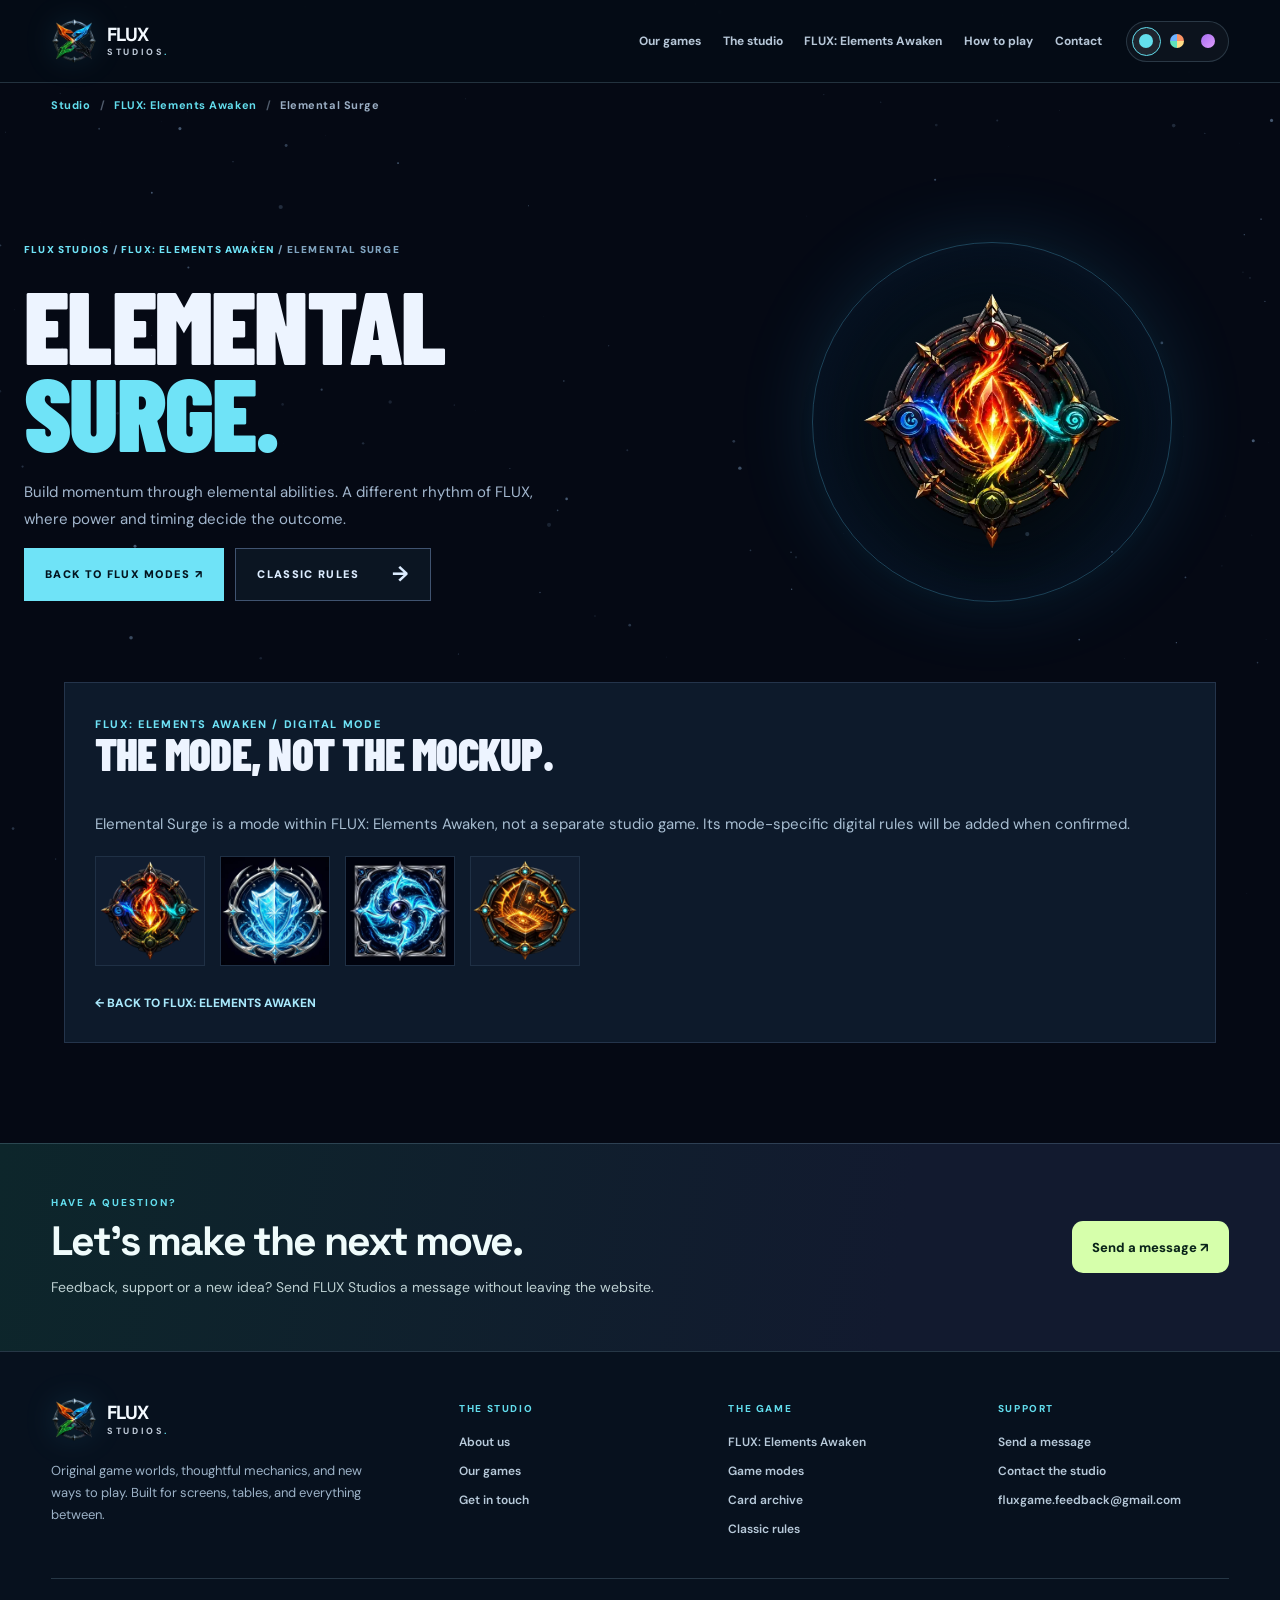
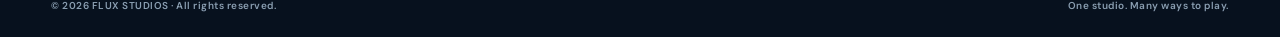
==== commit da10b15f: "feat: add Word Imposter and dedicated games library" ====
--- a/games/elemental-surge/index.html
+++ b/games/elemental-surge/index.html
@@ -2,10 +2,10 @@
 
 <html data-site-page="game" lang="en"><head><meta charset="utf-8"/><meta content="width=device-width,initial-scale=1,viewport-fit=cover" name="viewport"/><meta content="#050914" name="theme-color"/><meta content="Discover Elemental Surge by FLUX Studios." name="description"/><title>FLUX: Elements Awaken — Elemental Surge | FLUX Studios</title><link href="../../assets/img/flux-studio-brand.png" rel="icon" type="image/png"/><link href="../../assets/css/style.css" rel="stylesheet"/><link href="../../assets/css/site-shell.css" rel="stylesheet"/><script>try{const t=localStorage.getItem("flux-studios-theme");if(["flux-neon","elemental-spectrum","midnight-violet"].includes(t))document.documentElement.dataset.theme=t;}catch(_){}</script><script defer="" src="../../assets/js/site-config.js"></script><script defer="" src="../../assets/js/site-shell.js"></script><script defer="" src="../../assets/js/main.js"></script></head><body class="subpage" data-page="mode"><header class="ofs-header" id="ofsSiteHeader"><div class="ofs-header-inner">
 <a aria-label="FLUX Studios home" class="ofs-brand" href="../../"><img alt="" height="46" src="../../assets/img/flux-studio-brand.png" width="46"/><span class="ofs-brand-words"><strong>FLUX</strong><small>STUDIOS<span class="ofs-brand-dot">.</span></small></span></a>
-<nav aria-label="Main studio navigation" class="ofs-nav"><a href="../../#games">Our games</a><a href="../../#studio">The studio</a><a href="../../games/flux-elements-awaken/">FLUX: Elements Awaken</a><a href="../../rules/flux-classic/">How to play</a><button class="ofs-contact-open" type="button">Contact</button></nav>
+<nav aria-label="Main studio navigation" class="ofs-nav"><a href="../../games/">Our games</a><a href="../../#studio">The studio</a><a href="../../games/flux-elements-awaken/">FLUX: Elements Awaken</a><a href="../../rules/flux-classic/">How to play</a><button class="ofs-contact-open" type="button">Contact</button></nav>
 <div class="ofs-header-actions"><div aria-label="Choose studio theme" class="ofs-theme" role="group"><button aria-label="Flux Neon theme" aria-pressed="true" data-ofs-theme="flux-neon" type="button"><span class="ofs-theme-dot"></span></button><button aria-label="Elemental Spectrum theme" aria-pressed="false" data-ofs-theme="elemental-spectrum" type="button"><span class="ofs-theme-dot spectrum"></span></button><button aria-label="Midnight Violet theme" aria-pressed="false" data-ofs-theme="midnight-violet" type="button"><span class="ofs-theme-dot violet"></span></button></div><button aria-controls="ofsMobileMenu" aria-expanded="false" aria-label="Open navigation" class="ofs-menu" id="ofsMobileToggle" type="button">☰</button></div>
-</div><nav aria-label="Mobile studio navigation" class="ofs-mobile-panel" hidden="" id="ofsMobileMenu"><a href="../../#games">Our games</a><a href="../../#studio">The studio</a><a href="../../games/flux-elements-awaken/">FLUX: Elements Awaken</a><a href="../../rules/flux-classic/">How to play</a><button class="ofs-contact-open" type="button">Contact / Support</button></nav></header><div aria-label="Breadcrumb" class="ofs-trail"><a href="../../">Studio</a><span aria-hidden="true">/</span><a href="../../games/flux-elements-awaken/">FLUX: Elements Awaken</a><span aria-hidden="true">/</span><span aria-current="page">Elemental Surge</span></div><canvas aria-hidden="true" id="space"></canvas>
+</div><nav aria-label="Mobile studio navigation" class="ofs-mobile-panel" hidden="" id="ofsMobileMenu"><a href="../../games/">Our games</a><a href="../../#studio">The studio</a><a href="../../games/flux-elements-awaken/">FLUX: Elements Awaken</a><a href="../../rules/flux-classic/">How to play</a><button class="ofs-contact-open" type="button">Contact / Support</button></nav></header><div aria-label="Breadcrumb" class="ofs-trail"><a href="../../">Studio</a><span aria-hidden="true">/</span><a href="../../games/flux-elements-awaken/">FLUX: Elements Awaken</a><span aria-hidden="true">/</span><span aria-current="page">Elemental Surge</span></div><canvas aria-hidden="true" id="space"></canvas>
 
 <main><section class="sub-hero"><div><div class="bread"><a href="../../">FLUX STUDIOS</a> / <a href="../flux-elements-awaken/">FLUX: ELEMENTS AWAKEN</a> / ELEMENTAL SURGE</div><h1>ELEMENTAL<br/><em>SURGE.</em></h1><p>Build momentum through elemental abilities. A different rhythm of FLUX, where power and timing decide the outcome.</p><div class="hero-buttons"><a class="button button-solid" href="../flux-elements-awaken/#inside-flux">BACK TO FLUX MODES ↗</a><a class="button button-ghost" href="../../rules/flux-classic/">CLASSIC RULES <b>→</b></a></div></div><div class="sub-art"><img alt="Elemental Surge artwork" src="../../assets/img/surge-ember.webp"/></div></section>
 <div class="mode-detail"><div class="mode-note"><span class="sect-label">FLUX: ELEMENTS AWAKEN / DIGITAL MODE</span><h2>THE MODE, NOT THE MOCKUP.</h2><p>Elemental Surge is a mode within FLUX: Elements Awaken, not a separate studio game. Its mode-specific digital rules will be added when confirmed.</p><div class="mode-asset-row"><img alt="Elemental Surge ability artwork" loading="lazy" src="../../assets/img/surge-ember.webp"/><img alt="Elemental Surge ability artwork" loading="lazy" src="../../assets/img/surge-frost.webp"/><img alt="Elemental Surge ability artwork" loading="lazy" src="../../assets/img/surge-tide.webp"/><img alt="Elemental Surge ability artwork" loading="lazy" src="../../assets/img/surge-forge.webp"/></div><a class="back-link" href="../flux-elements-awaken/">← BACK TO FLUX: ELEMENTS AWAKEN</a></div></div></main><aside aria-label="Contact FLUX Studios" class="ofs-contact-banner"><div><small>HAVE A QUESTION?</small><h2>Let's make the next move.</h2><p>Feedback, support or a new idea? Send FLUX Studios a message without leaving the website.</p></div><button class="ofs-cta ofs-contact-open" type="button">Send a message ↗</button></aside>
-<footer class="ofs-footer"><div class="ofs-footer-inner"><div class="ofs-footer-grid"><div class="ofs-footer-about"><a aria-label="FLUX Studios home" class="ofs-brand" href="../../"><img alt="" height="46" src="../../assets/img/flux-studio-brand.png" width="46"/><span class="ofs-brand-words"><strong>FLUX</strong><small>STUDIOS<span class="ofs-brand-dot">.</span></small></span></a><p>Original game worlds, thoughtful mechanics, and new ways to play. Built for screens, tables, and everything between.</p></div><div class="ofs-footer-col"><h3>THE STUDIO</h3><a href="../../#studio">About us</a><a href="../../#games">Our games</a><button class="ofs-contact-open" type="button">Get in touch</button></div><div class="ofs-footer-col"><h3>THE GAME</h3><a href="../../games/flux-elements-awaken/">FLUX: Elements Awaken</a><a href="../../games/flux-elements-awaken/#inside-flux">Game modes</a><a href="../../games/flux-elements-awaken/#abilities">Card archive</a><a href="../../rules/flux-classic/">Classic rules</a></div><div class="ofs-footer-col"><h3>SUPPORT</h3><button class="ofs-contact-open" type="button">Send a message</button><a href="../../#contact">Contact the studio</a><a href="https://docs.google.com/forms/d/e/1FAIpQLSdVqP60GpAdONKu4bjB9SGY7mWH_hBSvJDPVwbbd1P71474Vw/viewform" class="ofs-contact-open">fluxgame.feedback@gmail.com</a></div></div><div class="ofs-footer-base"><span>© 2026 FLUX STUDIOS · All rights reserved.</span><span>One studio. Many ways to play.</span></div></div></footer><div aria-labelledby="ofsSupportTitle" aria-modal="true" class="ofs-modal" hidden="" id="ofsSupportModal" role="dialog"><div class="ofs-modal-shade" data-ofs-close=""></div><div class="ofs-modal-dialog" id="ofsDialog" tabindex="-1"><div class="ofs-modal-head"><div><small>FLUX STUDIOS / SUPPORT</small><h2 id="ofsSupportTitle">Start a conversation.</h2></div><button aria-label="Close form" class="ofs-modal-close" data-ofs-close="" type="button">×</button></div><div class="ofs-modal-frame-wrap"><iframe class="ofs-modal-frame" id="ofsGoogleFormFrame" loading="lazy" referrerpolicy="strict-origin-when-cross-origin" title="FLUX Studios contact and support form"></iframe></div><div class="ofs-modal-bottom"><span>Powered by Google Forms</span><a href="https://docs.google.com/forms/d/e/1FAIpQLSdVqP60GpAdONKu4bjB9SGY7mWH_hBSvJDPVwbbd1P71474Vw/viewform" id="ofsFormExternal" rel="noopener noreferrer" target="_blank">Open in new tab ↗</a></div></div></div></body></html>+<footer class="ofs-footer"><div class="ofs-footer-inner"><div class="ofs-footer-grid"><div class="ofs-footer-about"><a aria-label="FLUX Studios home" class="ofs-brand" href="../../"><img alt="" height="46" src="../../assets/img/flux-studio-brand.png" width="46"/><span class="ofs-brand-words"><strong>FLUX</strong><small>STUDIOS<span class="ofs-brand-dot">.</span></small></span></a><p>Original game worlds, thoughtful mechanics, and new ways to play. Built for screens, tables, and everything between.</p></div><div class="ofs-footer-col"><h3>THE STUDIO</h3><a href="../../#studio">About us</a><a href="../../games/">Our games</a><button class="ofs-contact-open" type="button">Get in touch</button></div><div class="ofs-footer-col"><h3>THE GAME</h3><a href="../../games/flux-elements-awaken/">FLUX: Elements Awaken</a><a href="../../games/flux-elements-awaken/#inside-flux">Game modes</a><a href="../../games/flux-elements-awaken/#abilities">Card archive</a><a href="../../rules/flux-classic/">Classic rules</a></div><div class="ofs-footer-col"><h3>SUPPORT</h3><button class="ofs-contact-open" type="button">Send a message</button><a href="../../#contact">Contact the studio</a><a href="https://docs.google.com/forms/d/e/1FAIpQLSdVqP60GpAdONKu4bjB9SGY7mWH_hBSvJDPVwbbd1P71474Vw/viewform" class="ofs-contact-open">fluxgame.feedback@gmail.com</a></div></div><div class="ofs-footer-base"><span>© 2026 FLUX STUDIOS · All rights reserved.</span><span>One studio. Many ways to play.</span></div></div></footer><div aria-labelledby="ofsSupportTitle" aria-modal="true" class="ofs-modal" hidden="" id="ofsSupportModal" role="dialog"><div class="ofs-modal-shade" data-ofs-close=""></div><div class="ofs-modal-dialog" id="ofsDialog" tabindex="-1"><div class="ofs-modal-head"><div><small>FLUX STUDIOS / SUPPORT</small><h2 id="ofsSupportTitle">Start a conversation.</h2></div><button aria-label="Close form" class="ofs-modal-close" data-ofs-close="" type="button">×</button></div><div class="ofs-modal-frame-wrap"><iframe class="ofs-modal-frame" id="ofsGoogleFormFrame" loading="lazy" referrerpolicy="strict-origin-when-cross-origin" title="FLUX Studios contact and support form"></iframe></div><div class="ofs-modal-bottom"><span>Powered by Google Forms</span><a href="https://docs.google.com/forms/d/e/1FAIpQLSdVqP60GpAdONKu4bjB9SGY7mWH_hBSvJDPVwbbd1P71474Vw/viewform" id="ofsFormExternal" rel="noopener noreferrer" target="_blank">Open in new tab ↗</a></div></div></div></body></html>
